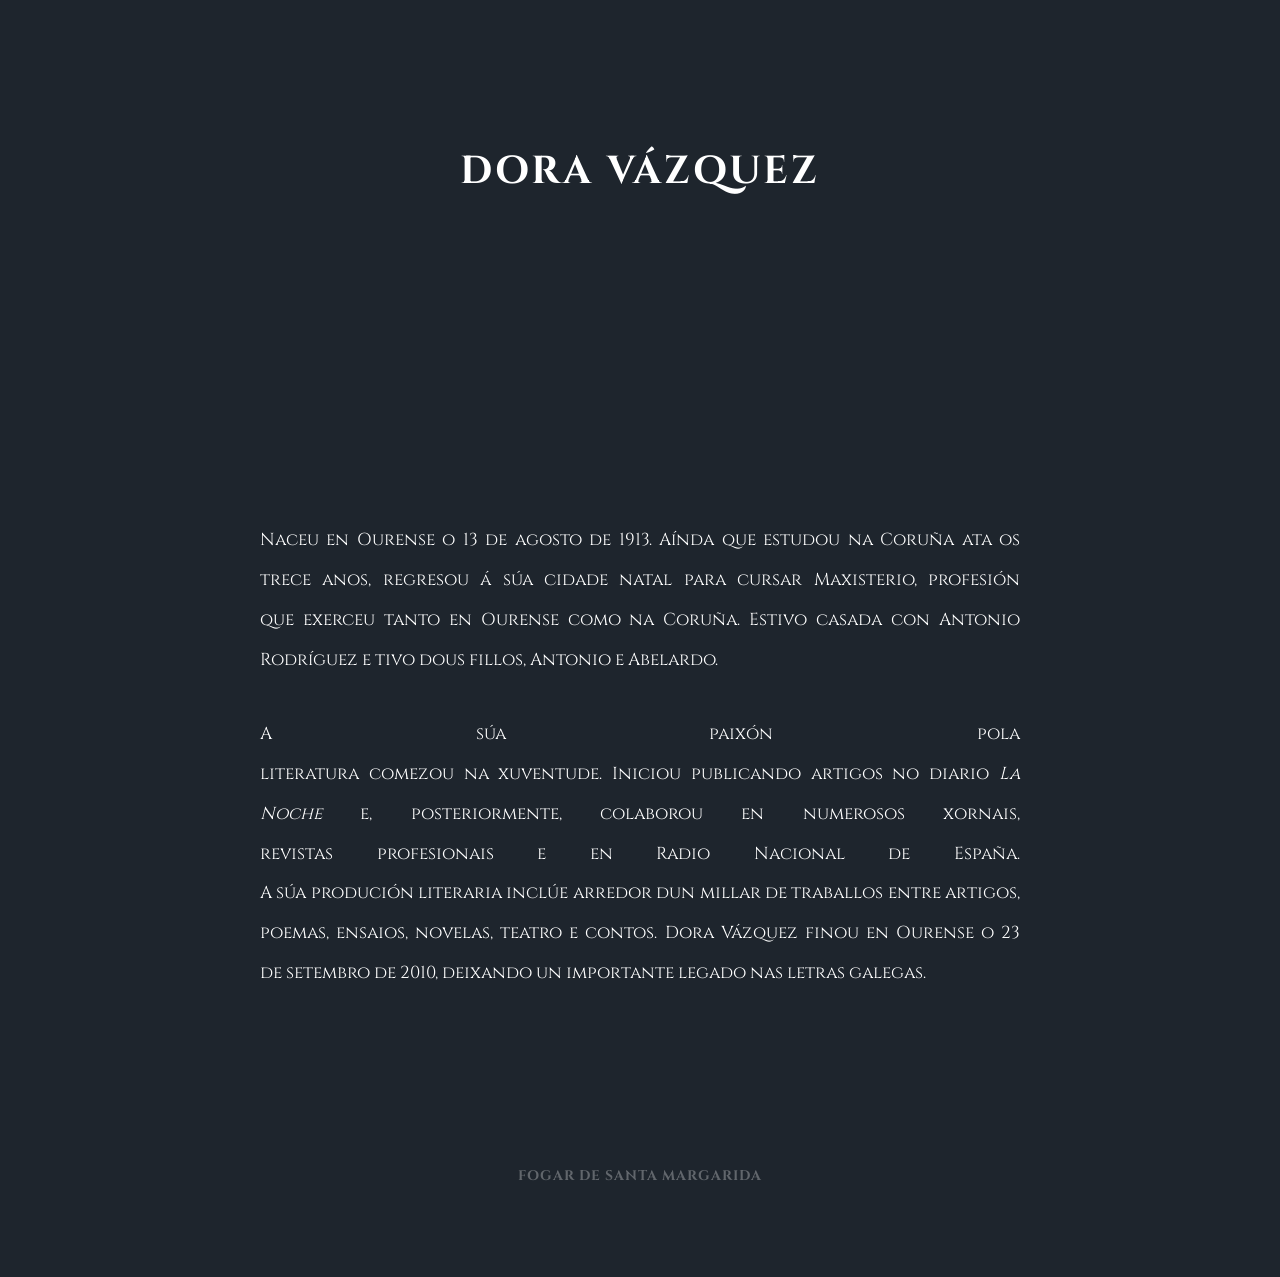
==== biografia/index.html @ db47d1ea "Updated from Publii" ====
<!DOCTYPE html><html lang="Galego"><head><meta charset="utf-8"><meta http-equiv="X-UA-Compatible" content="IE=edge"><meta name="viewport" content="width=device-width,initial-scale=1,user-scalable=no"><title>Biografía - Dora Vázquez</title><meta name="description" content="Naceu en Ourense o 13 de agosto de 1913. Aínda que estudou na Coruña ata os trece anos, regresou á súa cidade natal para cursar Maxisterio, profesión que exerceu tanto en Ourense como na Coruña. Estivo casada con Antonio Rodríguez e tivo dous fillos, Antonio&hellip;"><meta name="generator" content="Publii Open-Source CMS for Static Site"><link rel="canonical" href="https://doravazquez.github.io/gl/biografia/"><link rel="alternate" type="application/atom+xml" href="https://doravazquez.github.io/gl/feed.xml" title="Dora Vázquez - RSS"><link rel="alternate" type="application/json" href="https://doravazquez.github.io/gl/feed.json" title="Dora Vázquez - JSON"><meta property="og:title" content="Biografía"><meta property="og:site_name" content="Dora Vázquez"><meta property="og:description" content="Naceu en Ourense o 13 de agosto de 1913. Aínda que estudou na Coruña ata os trece anos, regresou á súa cidade natal para cursar Maxisterio, profesión que exerceu tanto en Ourense como na Coruña. Estivo casada con Antonio Rodríguez e tivo dous fillos, Antonio&hellip;"><meta property="og:url" content="https://doravazquez.github.io/gl/biografia/"><meta property="og:type" content="article"><link rel="preload" href="https://doravazquez.github.io/gl/assets/dynamic/fonts/cinzel/cinzel.woff2" as="font" type="font/woff2" crossorigin><link rel="stylesheet" href="https://doravazquez.github.io/gl/assets/css/fontawesome-all.min.css?v=85514f933f9e0b82460af63f1a403fa5"><link rel="stylesheet" href="https://doravazquez.github.io/gl/assets/css/style.css?v=99a1462e40bce28beabad465d5836a55"><noscript><link rel="stylesheet" href="https://doravazquez.github.io/gl/assets/css/noscript.css?v=efa867a99f5064d6729e4dc2008ad50b"></noscript><script type="application/ld+json">{"@context":"http://schema.org","@type":"Article","mainEntityOfPage":{"@type":"WebPage","@id":"https://doravazquez.github.io/gl/biografia/"},"headline":"Biografía","datePublished":"2026-04-13T20:11+02:00","dateModified":"2026-04-13T20:11+02:00","description":"Naceu en Ourense o 13 de agosto de 1913. Aínda que estudou na Coruña ata os trece anos, regresou á súa cidade natal para cursar Maxisterio, profesión que exerceu tanto en Ourense como na Coruña. Estivo casada con Antonio Rodríguez e tivo dous fillos, Antonio&hellip;","author":{"@type":"Person","name":"mespp","url":"https://doravazquez.github.io/gl/authors/mespp/"},"publisher":{"@type":"Organization","name":"mespp"}}</script><style>#wrapper > .bg {
               background-image: url(https://doravazquez.github.io/gl/assets/images/overlay.png), linear-gradient(0deg, rgba(0, 0, 0, 0.1), rgba(0, 0, 0, 0.1)), url();
           }</style><noscript><style>img[loading] {
                    opacity: 1;
                }</style></noscript></head><body class="is-preload page-template"><div id="wrapper"><header id="header"><a class="logo" href="https://doravazquez.github.io/gl/">Dora Vázquez</a></header><main id="main"><article class="post"><header class="major"><h1>Biografía</h1><p class="post__inner"></p></header><div class="post__inner post__entry"><p><span data-contrast="auto">Naceu en Ourense o 13 de agosto de 1913. Aínda que estudou na Coruña ata os trece anos, regresou á súa cidade natal para cursar Maxisterio, profesión que exerceu tanto en Ourense como na Coruña. Estivo casada con Antonio Rodríguez e tivo dous fillos, Antonio e Abelardo.</span><span data-ccp-props="{}"> </span></p><p><span data-contrast="auto">A súa paixón pola literatura comezou na xuventude. Iniciou publicando artigos no diario </span><i><span data-contrast="auto">La Noche</span></i><span data-contrast="auto"> e, posteriormente, colaborou en numerosos xornais, revistas profesionais e en Radio Nacional de España. A súa produción literaria inclúe arredor dun millar de traballos entre artigos, poemas, ensaios, novelas, teatro e contos. Dora Vázquez finou en Ourense o 23 de setembro de 2010, deixando un importante legado nas letras galegas.</span><span data-ccp-props="{&quot;335551550&quot;:6,&quot;335551620&quot;:6}"> </span></p></div></article></main><footer id="copyright"><ul><li>FOGAR DE SANTA MARGARIDA</li></ul><p> </p></footer></div><script src="https://doravazquez.github.io/gl/assets/js/jquery.min.js?v=c9771cc3e90e18f5336eedbd0fffb2cf"></script><script src="https://doravazquez.github.io/gl/assets/js/jquery.scrollex.min.js?v=f89065e3d988006af9791b44561d7c90"></script><script src="https://doravazquez.github.io/gl/assets/js/jquery.scrolly.min.js?v=1ed5a78bde1476875a40f6b9ff44fc14"></script><script src="https://doravazquez.github.io/gl/assets/js/browser.min.js?v=c07298dd19048a8a69ad97e754dfe8d0"></script><script src="https://doravazquez.github.io/gl/assets/js/breakpoints.min.js?v=81a479eb099e3b187613943b085923b8"></script><script src="https://doravazquez.github.io/gl/assets/js/util.min.js?v=4201a626f8c9b614a663b3a1d7d82615"></script><script src="https://doravazquez.github.io/gl/assets/js/main.min.js?v=56233c354bd814758be8bff42f7e13a5"></script><script>/*<![CDATA[*/var images=document.querySelectorAll("img[loading]");for(var i=0;i<images.length;i++){if(images[i].complete){images[i].classList.add("is-loaded")}else{images[i].addEventListener("load",function(){this.classList.add("is-loaded")},false)}};/*]]>*/</script></body></html>
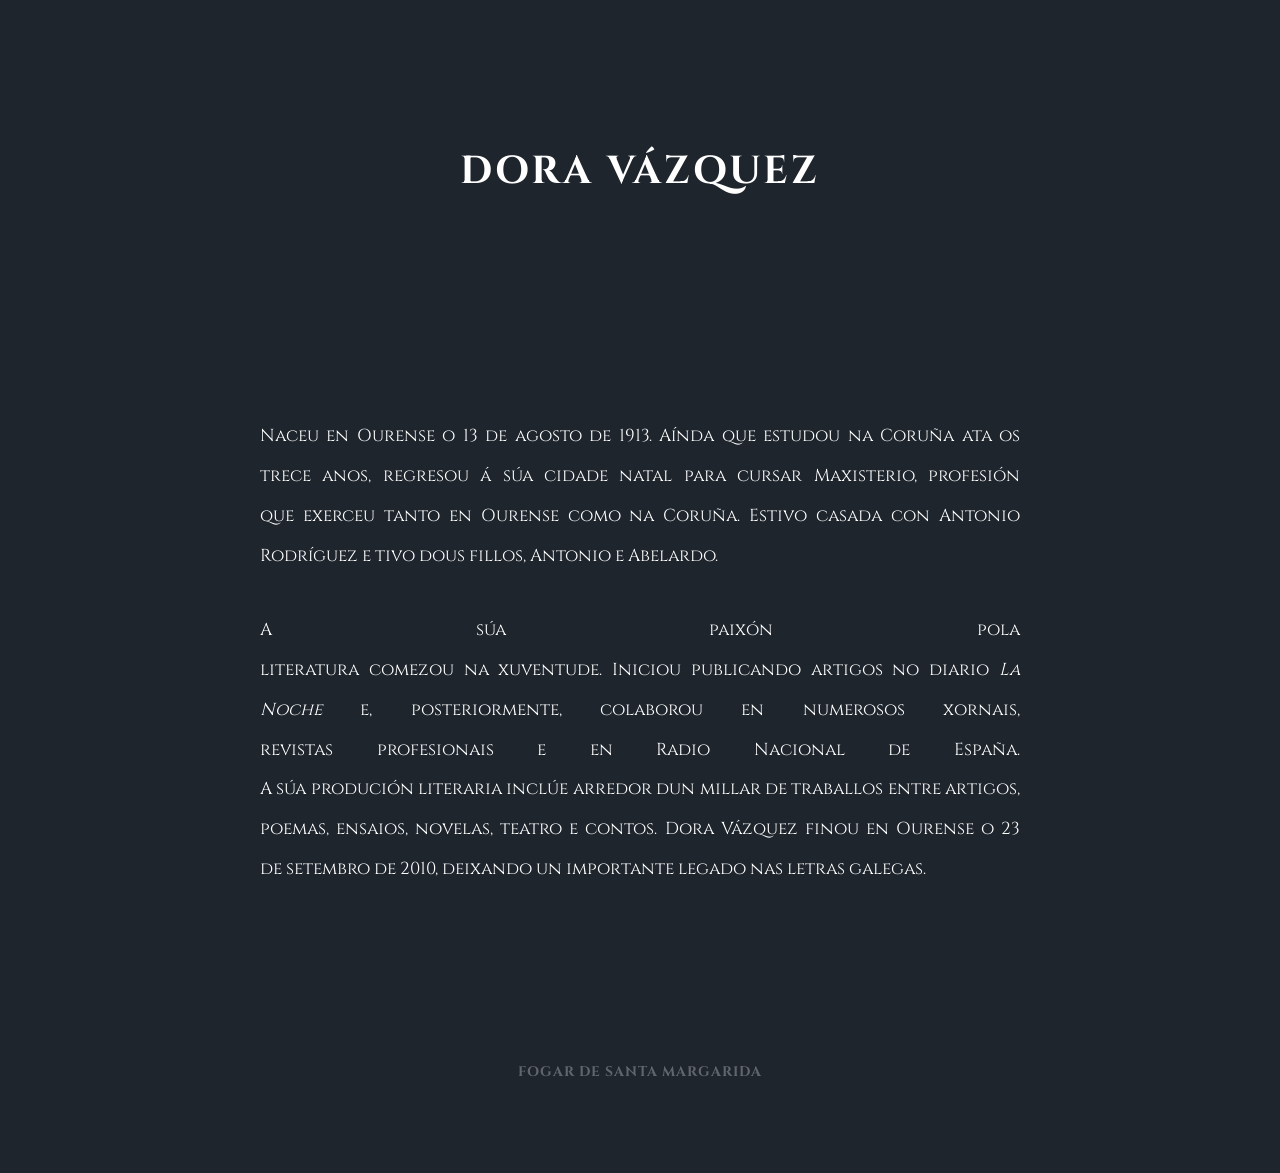
==== commit a9a2067a: "Updated from Publii" ====
--- a/biografia/index.html
+++ b/biografia/index.html
@@ -1,5 +1,5 @@
-<!DOCTYPE html><html lang="Galego"><head><meta charset="utf-8"><meta http-equiv="X-UA-Compatible" content="IE=edge"><meta name="viewport" content="width=device-width,initial-scale=1,user-scalable=no"><title>Biografía - Dora Vázquez</title><meta name="description" content="Naceu en Ourense o 13 de agosto de 1913. Aínda que estudou na Coruña ata os trece anos, regresou á súa cidade natal para cursar Maxisterio, profesión que exerceu tanto en Ourense como na Coruña. Estivo casada con Antonio Rodríguez e tivo dous fillos, Antonio&hellip;"><meta name="generator" content="Publii Open-Source CMS for Static Site"><link rel="canonical" href="https://doravazquez.github.io/gl/biografia/"><link rel="alternate" type="application/atom+xml" href="https://doravazquez.github.io/gl/feed.xml" title="Dora Vázquez - RSS"><link rel="alternate" type="application/json" href="https://doravazquez.github.io/gl/feed.json" title="Dora Vázquez - JSON"><meta property="og:title" content="Biografía"><meta property="og:site_name" content="Dora Vázquez"><meta property="og:description" content="Naceu en Ourense o 13 de agosto de 1913. Aínda que estudou na Coruña ata os trece anos, regresou á súa cidade natal para cursar Maxisterio, profesión que exerceu tanto en Ourense como na Coruña. Estivo casada con Antonio Rodríguez e tivo dous fillos, Antonio&hellip;"><meta property="og:url" content="https://doravazquez.github.io/gl/biografia/"><meta property="og:type" content="article"><link rel="preload" href="https://doravazquez.github.io/gl/assets/dynamic/fonts/cinzel/cinzel.woff2" as="font" type="font/woff2" crossorigin><link rel="stylesheet" href="https://doravazquez.github.io/gl/assets/css/fontawesome-all.min.css?v=85514f933f9e0b82460af63f1a403fa5"><link rel="stylesheet" href="https://doravazquez.github.io/gl/assets/css/style.css?v=99a1462e40bce28beabad465d5836a55"><noscript><link rel="stylesheet" href="https://doravazquez.github.io/gl/assets/css/noscript.css?v=efa867a99f5064d6729e4dc2008ad50b"></noscript><script type="application/ld+json">{"@context":"http://schema.org","@type":"Article","mainEntityOfPage":{"@type":"WebPage","@id":"https://doravazquez.github.io/gl/biografia/"},"headline":"Biografía","datePublished":"2026-04-13T20:11+02:00","dateModified":"2026-04-13T20:11+02:00","description":"Naceu en Ourense o 13 de agosto de 1913. Aínda que estudou na Coruña ata os trece anos, regresou á súa cidade natal para cursar Maxisterio, profesión que exerceu tanto en Ourense como na Coruña. Estivo casada con Antonio Rodríguez e tivo dous fillos, Antonio&hellip;","author":{"@type":"Person","name":"mespp","url":"https://doravazquez.github.io/gl/authors/mespp/"},"publisher":{"@type":"Organization","name":"mespp"}}</script><style>#wrapper > .bg {
-               background-image: url(https://doravazquez.github.io/gl/assets/images/overlay.png), linear-gradient(0deg, rgba(0, 0, 0, 0.1), rgba(0, 0, 0, 0.1)), url();
+<!DOCTYPE html><html lang="Galego"><head><meta charset="utf-8"><meta http-equiv="X-UA-Compatible" content="IE=edge"><meta name="viewport" content="width=device-width,initial-scale=1,user-scalable=no"><title>Biografía - Dora Vázquez</title><meta name="description" content="Naceu en Ourense o 13 de agosto de 1913. Aínda que estudou na Coruña ata os trece anos, regresou á súa cidade natal para cursar Maxisterio, profesión que exerceu tanto en Ourense como na Coruña. Estivo casada con Antonio Rodríguez e tivo dous fillos, Antonio&hellip;"><meta name="generator" content="Publii Open-Source CMS for Static Site"><link rel="canonical" href="https://doravazquez.github.io/gl/biografia/"><link rel="alternate" type="application/atom+xml" href="https://doravazquez.github.io/gl/feed.xml" title="Dora Vázquez - RSS"><link rel="alternate" type="application/json" href="https://doravazquez.github.io/gl/feed.json" title="Dora Vázquez - JSON"><meta property="og:title" content="Biografía"><meta property="og:site_name" content="Dora Vázquez"><meta property="og:description" content="Naceu en Ourense o 13 de agosto de 1913. Aínda que estudou na Coruña ata os trece anos, regresou á súa cidade natal para cursar Maxisterio, profesión que exerceu tanto en Ourense como na Coruña. Estivo casada con Antonio Rodríguez e tivo dous fillos, Antonio&hellip;"><meta property="og:url" content="https://doravazquez.github.io/gl/biografia/"><meta property="og:type" content="article"><link rel="preload" href="https://doravazquez.github.io/gl/assets/dynamic/fonts/cinzel/cinzel.woff2" as="font" type="font/woff2" crossorigin><link rel="stylesheet" href="https://doravazquez.github.io/gl/assets/css/fontawesome-all.min.css?v=85514f933f9e0b82460af63f1a403fa5"><link rel="stylesheet" href="https://doravazquez.github.io/gl/assets/css/style.css?v=04734297af23a97697d32b3fbf26cf2c"><noscript><link rel="stylesheet" href="https://doravazquez.github.io/gl/assets/css/noscript.css?v=efa867a99f5064d6729e4dc2008ad50b"></noscript><script type="application/ld+json">{"@context":"http://schema.org","@type":"Article","mainEntityOfPage":{"@type":"WebPage","@id":"https://doravazquez.github.io/gl/biografia/"},"headline":"Biografía","datePublished":"2026-04-13T20:11+02:00","dateModified":"2026-04-13T20:11+02:00","description":"Naceu en Ourense o 13 de agosto de 1913. Aínda que estudou na Coruña ata os trece anos, regresou á súa cidade natal para cursar Maxisterio, profesión que exerceu tanto en Ourense como na Coruña. Estivo casada con Antonio Rodríguez e tivo dous fillos, Antonio&hellip;","author":{"@type":"Person","name":"mespp","url":"https://doravazquez.github.io/gl/authors/mespp/"},"publisher":{"@type":"Organization","name":"mespp"}}</script><style>#wrapper > .bg {
+               background-image: url(https://doravazquez.github.io/gl/assets/images/overlay.png), linear-gradient(0deg, rgba(0, 0, 0, 0.1), rgba(0, 0, 0, 0.1)), url(https://doravazquez.github.io/gl/media/website/ezgif-5fd920982024c10a.gif);
            }</style><noscript><style>img[loading] {
                     opacity: 1;
                 }</style></noscript></head><body class="is-preload page-template"><div id="wrapper"><header id="header"><a class="logo" href="https://doravazquez.github.io/gl/">Dora Vázquez</a></header><main id="main"><article class="post"><header class="major"><h1>Biografía</h1><p class="post__inner"></p></header><div class="post__inner post__entry"><p><span data-contrast="auto">Naceu en Ourense o 13 de agosto de 1913. Aínda que estudou na Coruña ata os trece anos, regresou á súa cidade natal para cursar Maxisterio, profesión que exerceu tanto en Ourense como na Coruña. Estivo casada con Antonio Rodríguez e tivo dous fillos, Antonio e Abelardo.</span><span data-ccp-props="{}"> </span></p><p><span data-contrast="auto">A súa paixón pola literatura comezou na xuventude. Iniciou publicando artigos no diario </span><i><span data-contrast="auto">La Noche</span></i><span data-contrast="auto"> e, posteriormente, colaborou en numerosos xornais, revistas profesionais e en Radio Nacional de España. A súa produción literaria inclúe arredor dun millar de traballos entre artigos, poemas, ensaios, novelas, teatro e contos. Dora Vázquez finou en Ourense o 23 de setembro de 2010, deixando un importante legado nas letras galegas.</span><span data-ccp-props="{&quot;335551550&quot;:6,&quot;335551620&quot;:6}"> </span></p></div></article></main><footer id="copyright"><ul><li>FOGAR DE SANTA MARGARIDA</li></ul><p> </p></footer></div><script src="https://doravazquez.github.io/gl/assets/js/jquery.min.js?v=c9771cc3e90e18f5336eedbd0fffb2cf"></script><script src="https://doravazquez.github.io/gl/assets/js/jquery.scrollex.min.js?v=f89065e3d988006af9791b44561d7c90"></script><script src="https://doravazquez.github.io/gl/assets/js/jquery.scrolly.min.js?v=1ed5a78bde1476875a40f6b9ff44fc14"></script><script src="https://doravazquez.github.io/gl/assets/js/browser.min.js?v=c07298dd19048a8a69ad97e754dfe8d0"></script><script src="https://doravazquez.github.io/gl/assets/js/breakpoints.min.js?v=81a479eb099e3b187613943b085923b8"></script><script src="https://doravazquez.github.io/gl/assets/js/util.min.js?v=4201a626f8c9b614a663b3a1d7d82615"></script><script src="https://doravazquez.github.io/gl/assets/js/main.min.js?v=56233c354bd814758be8bff42f7e13a5"></script><script>/*<![CDATA[*/var images=document.querySelectorAll("img[loading]");for(var i=0;i<images.length;i++){if(images[i].complete){images[i].classList.add("is-loaded")}else{images[i].addEventListener("load",function(){this.classList.add("is-loaded")},false)}};/*]]>*/</script></body></html>
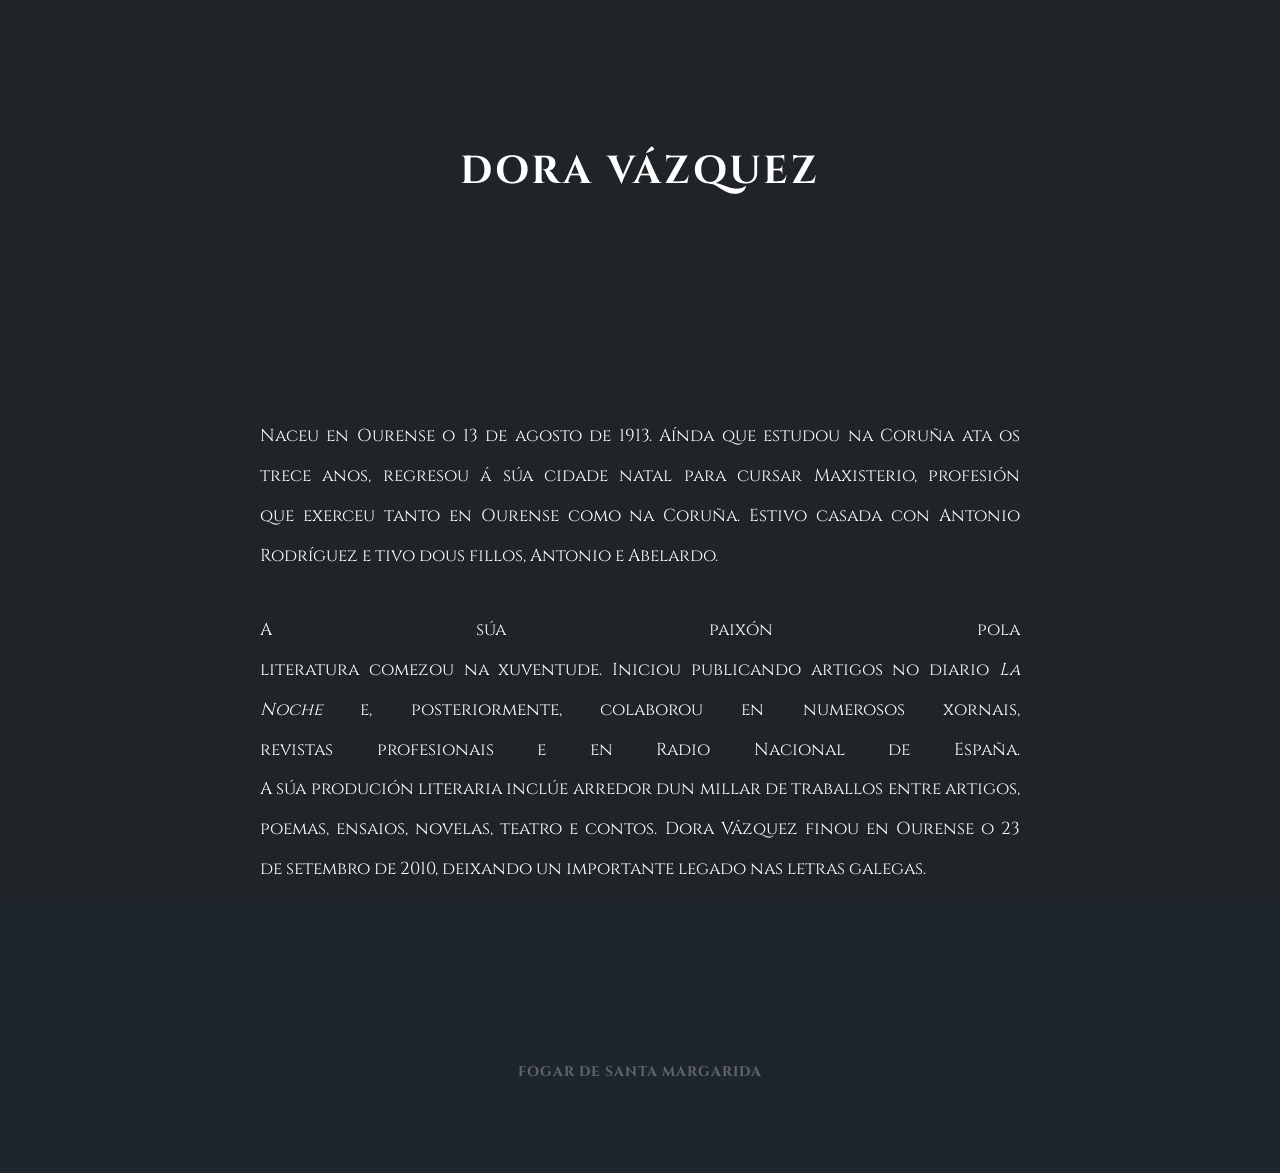
==== commit d12fe18d: "Updated from Publii" ====
--- a/biografia/index.html
+++ b/biografia/index.html
@@ -1,5 +1,5 @@
-<!DOCTYPE html><html lang="Galego"><head><meta charset="utf-8"><meta http-equiv="X-UA-Compatible" content="IE=edge"><meta name="viewport" content="width=device-width,initial-scale=1,user-scalable=no"><title>Biografía - Dora Vázquez</title><meta name="description" content="Naceu en Ourense o 13 de agosto de 1913. Aínda que estudou na Coruña ata os trece anos, regresou á súa cidade natal para cursar Maxisterio, profesión que exerceu tanto en Ourense como na Coruña. Estivo casada con Antonio Rodríguez e tivo dous fillos, Antonio&hellip;"><meta name="generator" content="Publii Open-Source CMS for Static Site"><link rel="canonical" href="https://doravazquez.github.io/gl/biografia/"><link rel="alternate" type="application/atom+xml" href="https://doravazquez.github.io/gl/feed.xml" title="Dora Vázquez - RSS"><link rel="alternate" type="application/json" href="https://doravazquez.github.io/gl/feed.json" title="Dora Vázquez - JSON"><meta property="og:title" content="Biografía"><meta property="og:site_name" content="Dora Vázquez"><meta property="og:description" content="Naceu en Ourense o 13 de agosto de 1913. Aínda que estudou na Coruña ata os trece anos, regresou á súa cidade natal para cursar Maxisterio, profesión que exerceu tanto en Ourense como na Coruña. Estivo casada con Antonio Rodríguez e tivo dous fillos, Antonio&hellip;"><meta property="og:url" content="https://doravazquez.github.io/gl/biografia/"><meta property="og:type" content="article"><link rel="preload" href="https://doravazquez.github.io/gl/assets/dynamic/fonts/cinzel/cinzel.woff2" as="font" type="font/woff2" crossorigin><link rel="stylesheet" href="https://doravazquez.github.io/gl/assets/css/fontawesome-all.min.css?v=85514f933f9e0b82460af63f1a403fa5"><link rel="stylesheet" href="https://doravazquez.github.io/gl/assets/css/style.css?v=04734297af23a97697d32b3fbf26cf2c"><noscript><link rel="stylesheet" href="https://doravazquez.github.io/gl/assets/css/noscript.css?v=efa867a99f5064d6729e4dc2008ad50b"></noscript><script type="application/ld+json">{"@context":"http://schema.org","@type":"Article","mainEntityOfPage":{"@type":"WebPage","@id":"https://doravazquez.github.io/gl/biografia/"},"headline":"Biografía","datePublished":"2026-04-13T20:11+02:00","dateModified":"2026-04-13T20:11+02:00","description":"Naceu en Ourense o 13 de agosto de 1913. Aínda que estudou na Coruña ata os trece anos, regresou á súa cidade natal para cursar Maxisterio, profesión que exerceu tanto en Ourense como na Coruña. Estivo casada con Antonio Rodríguez e tivo dous fillos, Antonio&hellip;","author":{"@type":"Person","name":"mespp","url":"https://doravazquez.github.io/gl/authors/mespp/"},"publisher":{"@type":"Organization","name":"mespp"}}</script><style>#wrapper > .bg {
-               background-image: url(https://doravazquez.github.io/gl/assets/images/overlay.png), linear-gradient(0deg, rgba(0, 0, 0, 0.1), rgba(0, 0, 0, 0.1)), url(https://doravazquez.github.io/gl/media/website/ezgif-5fd920982024c10a.gif);
-           }</style><noscript><style>img[loading] {
-                    opacity: 1;
-                }</style></noscript></head><body class="is-preload page-template"><div id="wrapper"><header id="header"><a class="logo" href="https://doravazquez.github.io/gl/">Dora Vázquez</a></header><main id="main"><article class="post"><header class="major"><h1>Biografía</h1><p class="post__inner"></p></header><div class="post__inner post__entry"><p><span data-contrast="auto">Naceu en Ourense o 13 de agosto de 1913. Aínda que estudou na Coruña ata os trece anos, regresou á súa cidade natal para cursar Maxisterio, profesión que exerceu tanto en Ourense como na Coruña. Estivo casada con Antonio Rodríguez e tivo dous fillos, Antonio e Abelardo.</span><span data-ccp-props="{}"> </span></p><p><span data-contrast="auto">A súa paixón pola literatura comezou na xuventude. Iniciou publicando artigos no diario </span><i><span data-contrast="auto">La Noche</span></i><span data-contrast="auto"> e, posteriormente, colaborou en numerosos xornais, revistas profesionais e en Radio Nacional de España. A súa produción literaria inclúe arredor dun millar de traballos entre artigos, poemas, ensaios, novelas, teatro e contos. Dora Vázquez finou en Ourense o 23 de setembro de 2010, deixando un importante legado nas letras galegas.</span><span data-ccp-props="{&quot;335551550&quot;:6,&quot;335551620&quot;:6}"> </span></p></div></article></main><footer id="copyright"><ul><li>FOGAR DE SANTA MARGARIDA</li></ul><p> </p></footer></div><script src="https://doravazquez.github.io/gl/assets/js/jquery.min.js?v=c9771cc3e90e18f5336eedbd0fffb2cf"></script><script src="https://doravazquez.github.io/gl/assets/js/jquery.scrollex.min.js?v=f89065e3d988006af9791b44561d7c90"></script><script src="https://doravazquez.github.io/gl/assets/js/jquery.scrolly.min.js?v=1ed5a78bde1476875a40f6b9ff44fc14"></script><script src="https://doravazquez.github.io/gl/assets/js/browser.min.js?v=c07298dd19048a8a69ad97e754dfe8d0"></script><script src="https://doravazquez.github.io/gl/assets/js/breakpoints.min.js?v=81a479eb099e3b187613943b085923b8"></script><script src="https://doravazquez.github.io/gl/assets/js/util.min.js?v=4201a626f8c9b614a663b3a1d7d82615"></script><script src="https://doravazquez.github.io/gl/assets/js/main.min.js?v=56233c354bd814758be8bff42f7e13a5"></script><script>/*<![CDATA[*/var images=document.querySelectorAll("img[loading]");for(var i=0;i<images.length;i++){if(images[i].complete){images[i].classList.add("is-loaded")}else{images[i].addEventListener("load",function(){this.classList.add("is-loaded")},false)}};/*]]>*/</script></body></html>+<!DOCTYPE html><html lang="Galego"><head><meta charset="utf-8"><meta http-equiv="X-UA-Compatible" content="IE=edge"><meta name="viewport" content="width=device-width,initial-scale=1,user-scalable=no"><title>Biografía - Dora Vázquez</title><meta name="description" content="Naceu en Ourense o 13 de agosto de 1913. Aínda que estudou na Coruña ata os trece anos, regresou á súa cidade natal para cursar Maxisterio, profesión que exerceu tanto en Ourense como na Coruña. Estivo casada con Antonio Rodríguez e tivo dous fillos, Antonio&hellip;"><meta name="generator" content="Publii Open-Source CMS for Static Site"><link rel="canonical" href="https://doravazquez.github.io/gl/biografia/"><link rel="alternate" type="application/atom+xml" href="https://doravazquez.github.io/gl/feed.xml" title="Dora Vázquez - RSS"><link rel="alternate" type="application/json" href="https://doravazquez.github.io/gl/feed.json" title="Dora Vázquez - JSON"><meta property="og:title" content="Biografía"><meta property="og:site_name" content="Dora Vázquez"><meta property="og:description" content="Naceu en Ourense o 13 de agosto de 1913. Aínda que estudou na Coruña ata os trece anos, regresou á súa cidade natal para cursar Maxisterio, profesión que exerceu tanto en Ourense como na Coruña. Estivo casada con Antonio Rodríguez e tivo dous fillos, Antonio&hellip;"><meta property="og:url" content="https://doravazquez.github.io/gl/biografia/"><meta property="og:type" content="article"><link rel="preload" href="https://doravazquez.github.io/gl/assets/dynamic/fonts/cinzel/cinzel.woff2" as="font" type="font/woff2" crossorigin><link rel="stylesheet" href="https://doravazquez.github.io/gl/assets/css/fontawesome-all.min.css?v=a00e1bec9bab5f665438ad469499ed81"><link rel="stylesheet" href="https://doravazquez.github.io/gl/assets/css/style.css?v=f42440f3403936e03a2132b63f8d1a12"><noscript><link rel="stylesheet" href="https://doravazquez.github.io/gl/assets/css/noscript.css?v=c3bc3bbb5aa1287f1f948dad5a327490"></noscript><script type="application/ld+json">{"@context":"http://schema.org","@type":"Article","mainEntityOfPage":{"@type":"WebPage","@id":"https://doravazquez.github.io/gl/biografia/"},"headline":"Biografía","datePublished":"2026-04-13T20:11+02:00","dateModified":"2026-04-13T20:11+02:00","description":"Naceu en Ourense o 13 de agosto de 1913. Aínda que estudou na Coruña ata os trece anos, regresou á súa cidade natal para cursar Maxisterio, profesión que exerceu tanto en Ourense como na Coruña. Estivo casada con Antonio Rodríguez e tivo dous fillos, Antonio&hellip;","author":{"@type":"Person","name":"mespp","url":"https://doravazquez.github.io/gl/authors/mespp/"},"publisher":{"@type":"Organization","name":"mespp"}}</script><style>#wrapper > .bg {
+               background-image: url(https://doravazquez.github.io/gl/assets/images/overlay.png), linear-gradient(0deg, rgba(0, 0, 0, 0.1), rgba(0, 0, 0, 0.1)), url(https://doravazquez.github.io/gl/media/website/Screenshot_20260518_221147.png);
+           }</style><noscript><style>img[loading] {
+                    opacity: 1;
+                }</style></noscript></head><body class="is-preload page-template"><div id="wrapper"><header id="header"><a class="logo" href="https://doravazquez.github.io/gl/">Dora Vázquez</a></header><main id="main"><article class="post"><header class="major"><h1>Biografía</h1><p class="post__inner"></p></header><div class="post__inner post__entry"><p><span data-contrast="auto">Naceu en Ourense o 13 de agosto de 1913. Aínda que estudou na Coruña ata os trece anos, regresou á súa cidade natal para cursar Maxisterio, profesión que exerceu tanto en Ourense como na Coruña. Estivo casada con Antonio Rodríguez e tivo dous fillos, Antonio e Abelardo.</span><span data-ccp-props="{}"> </span></p><p><span data-contrast="auto">A súa paixón pola literatura comezou na xuventude. Iniciou publicando artigos no diario </span><i><span data-contrast="auto">La Noche</span></i><span data-contrast="auto"> e, posteriormente, colaborou en numerosos xornais, revistas profesionais e en Radio Nacional de España. A súa produción literaria inclúe arredor dun millar de traballos entre artigos, poemas, ensaios, novelas, teatro e contos. Dora Vázquez finou en Ourense o 23 de setembro de 2010, deixando un importante legado nas letras galegas.</span><span data-ccp-props="{&quot;335551550&quot;:6,&quot;335551620&quot;:6}"> </span></p></div></article></main><footer id="copyright"><ul><li>FOGAR DE SANTA MARGARIDA</li></ul><p> </p></footer></div><script src="https://doravazquez.github.io/gl/assets/js/jquery.min.js?v=b83db83a1d89113ee03ab730efa48c7a"></script><script src="https://doravazquez.github.io/gl/assets/js/jquery.scrollex.min.js?v=f89065e3d988006af9791b44561d7c90"></script><script src="https://doravazquez.github.io/gl/assets/js/jquery.scrolly.min.js?v=1ed5a78bde1476875a40f6b9ff44fc14"></script><script src="https://doravazquez.github.io/gl/assets/js/browser.min.js?v=4ebb0929ae5211dcb31336073eba2432"></script><script src="https://doravazquez.github.io/gl/assets/js/breakpoints.min.js?v=d3022c8af7963ec46aa3692f5948a1ba"></script><script src="https://doravazquez.github.io/gl/assets/js/util.min.js?v=4201a626f8c9b614a663b3a1d7d82615"></script><script src="https://doravazquez.github.io/gl/assets/js/main.min.js?v=56233c354bd814758be8bff42f7e13a5"></script><script>/*<![CDATA[*/var images=document.querySelectorAll("img[loading]");for(var i=0;i<images.length;i++){if(images[i].complete){images[i].classList.add("is-loaded")}else{images[i].addEventListener("load",function(){this.classList.add("is-loaded")},false)}};/*]]>*/</script></body></html>
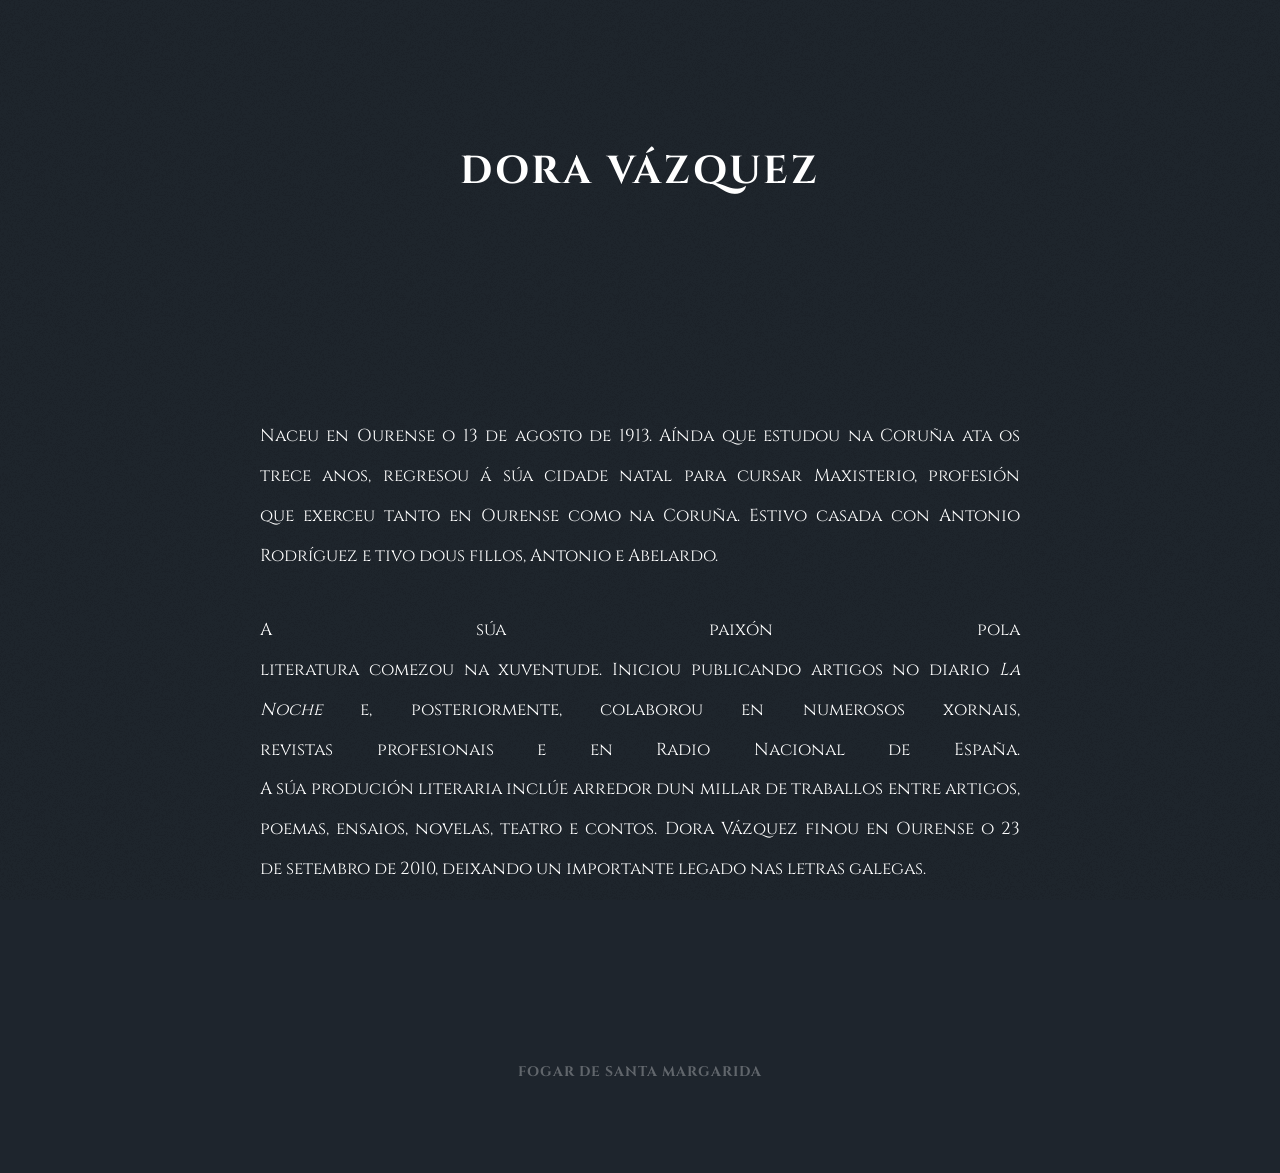
==== commit f50f3277: "Updated from Publii" ====
--- a/biografia/index.html
+++ b/biografia/index.html
@@ -1,5 +1,5 @@
 <!DOCTYPE html><html lang="Galego"><head><meta charset="utf-8"><meta http-equiv="X-UA-Compatible" content="IE=edge"><meta name="viewport" content="width=device-width,initial-scale=1,user-scalable=no"><title>Biografía - Dora Vázquez</title><meta name="description" content="Naceu en Ourense o 13 de agosto de 1913. Aínda que estudou na Coruña ata os trece anos, regresou á súa cidade natal para cursar Maxisterio, profesión que exerceu tanto en Ourense como na Coruña. Estivo casada con Antonio Rodríguez e tivo dous fillos, Antonio&hellip;"><meta name="generator" content="Publii Open-Source CMS for Static Site"><link rel="canonical" href="https://doravazquez.github.io/gl/biografia/"><link rel="alternate" type="application/atom+xml" href="https://doravazquez.github.io/gl/feed.xml" title="Dora Vázquez - RSS"><link rel="alternate" type="application/json" href="https://doravazquez.github.io/gl/feed.json" title="Dora Vázquez - JSON"><meta property="og:title" content="Biografía"><meta property="og:site_name" content="Dora Vázquez"><meta property="og:description" content="Naceu en Ourense o 13 de agosto de 1913. Aínda que estudou na Coruña ata os trece anos, regresou á súa cidade natal para cursar Maxisterio, profesión que exerceu tanto en Ourense como na Coruña. Estivo casada con Antonio Rodríguez e tivo dous fillos, Antonio&hellip;"><meta property="og:url" content="https://doravazquez.github.io/gl/biografia/"><meta property="og:type" content="article"><link rel="preload" href="https://doravazquez.github.io/gl/assets/dynamic/fonts/cinzel/cinzel.woff2" as="font" type="font/woff2" crossorigin><link rel="stylesheet" href="https://doravazquez.github.io/gl/assets/css/fontawesome-all.min.css?v=a00e1bec9bab5f665438ad469499ed81"><link rel="stylesheet" href="https://doravazquez.github.io/gl/assets/css/style.css?v=f42440f3403936e03a2132b63f8d1a12"><noscript><link rel="stylesheet" href="https://doravazquez.github.io/gl/assets/css/noscript.css?v=c3bc3bbb5aa1287f1f948dad5a327490"></noscript><script type="application/ld+json">{"@context":"http://schema.org","@type":"Article","mainEntityOfPage":{"@type":"WebPage","@id":"https://doravazquez.github.io/gl/biografia/"},"headline":"Biografía","datePublished":"2026-04-13T20:11+02:00","dateModified":"2026-04-13T20:11+02:00","description":"Naceu en Ourense o 13 de agosto de 1913. Aínda que estudou na Coruña ata os trece anos, regresou á súa cidade natal para cursar Maxisterio, profesión que exerceu tanto en Ourense como na Coruña. Estivo casada con Antonio Rodríguez e tivo dous fillos, Antonio&hellip;","author":{"@type":"Person","name":"mespp","url":"https://doravazquez.github.io/gl/authors/mespp/"},"publisher":{"@type":"Organization","name":"mespp"}}</script><style>#wrapper > .bg {
-               background-image: url(https://doravazquez.github.io/gl/assets/images/overlay.png), linear-gradient(0deg, rgba(0, 0, 0, 0.1), rgba(0, 0, 0, 0.1)), url(https://doravazquez.github.io/gl/media/website/Screenshot_20260518_221147.png);
+               background-image: url(https://doravazquez.github.io/gl/assets/images/overlay.png), linear-gradient(0deg, rgba(0, 0, 0, 0.1), rgba(0, 0, 0, 0.1)), url(https://doravazquez.github.io/gl/media/website/ezgif-142cd1c5d48f26bb.gif);
            }</style><noscript><style>img[loading] {
                     opacity: 1;
                 }</style></noscript></head><body class="is-preload page-template"><div id="wrapper"><header id="header"><a class="logo" href="https://doravazquez.github.io/gl/">Dora Vázquez</a></header><main id="main"><article class="post"><header class="major"><h1>Biografía</h1><p class="post__inner"></p></header><div class="post__inner post__entry"><p><span data-contrast="auto">Naceu en Ourense o 13 de agosto de 1913. Aínda que estudou na Coruña ata os trece anos, regresou á súa cidade natal para cursar Maxisterio, profesión que exerceu tanto en Ourense como na Coruña. Estivo casada con Antonio Rodríguez e tivo dous fillos, Antonio e Abelardo.</span><span data-ccp-props="{}"> </span></p><p><span data-contrast="auto">A súa paixón pola literatura comezou na xuventude. Iniciou publicando artigos no diario </span><i><span data-contrast="auto">La Noche</span></i><span data-contrast="auto"> e, posteriormente, colaborou en numerosos xornais, revistas profesionais e en Radio Nacional de España. A súa produción literaria inclúe arredor dun millar de traballos entre artigos, poemas, ensaios, novelas, teatro e contos. Dora Vázquez finou en Ourense o 23 de setembro de 2010, deixando un importante legado nas letras galegas.</span><span data-ccp-props="{&quot;335551550&quot;:6,&quot;335551620&quot;:6}"> </span></p></div></article></main><footer id="copyright"><ul><li>FOGAR DE SANTA MARGARIDA</li></ul><p> </p></footer></div><script src="https://doravazquez.github.io/gl/assets/js/jquery.min.js?v=b83db83a1d89113ee03ab730efa48c7a"></script><script src="https://doravazquez.github.io/gl/assets/js/jquery.scrollex.min.js?v=f89065e3d988006af9791b44561d7c90"></script><script src="https://doravazquez.github.io/gl/assets/js/jquery.scrolly.min.js?v=1ed5a78bde1476875a40f6b9ff44fc14"></script><script src="https://doravazquez.github.io/gl/assets/js/browser.min.js?v=4ebb0929ae5211dcb31336073eba2432"></script><script src="https://doravazquez.github.io/gl/assets/js/breakpoints.min.js?v=d3022c8af7963ec46aa3692f5948a1ba"></script><script src="https://doravazquez.github.io/gl/assets/js/util.min.js?v=4201a626f8c9b614a663b3a1d7d82615"></script><script src="https://doravazquez.github.io/gl/assets/js/main.min.js?v=56233c354bd814758be8bff42f7e13a5"></script><script>/*<![CDATA[*/var images=document.querySelectorAll("img[loading]");for(var i=0;i<images.length;i++){if(images[i].complete){images[i].classList.add("is-loaded")}else{images[i].addEventListener("load",function(){this.classList.add("is-loaded")},false)}};/*]]>*/</script></body></html>
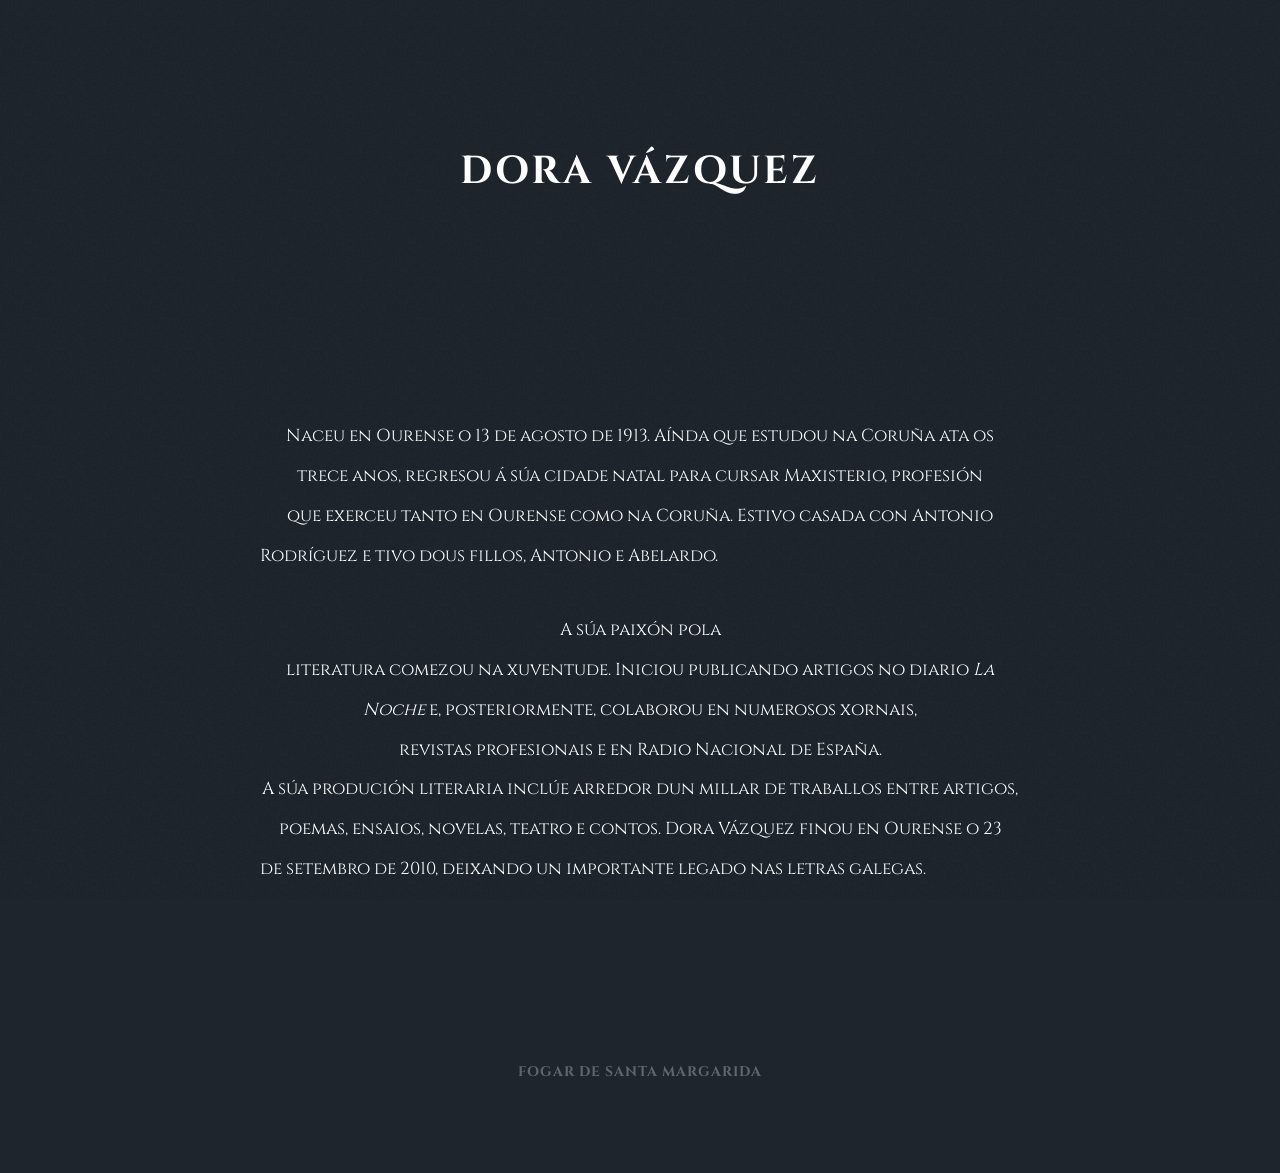
==== commit c6bb7c57: "Updated from Publii" ====
--- a/biografia/index.html
+++ b/biografia/index.html
@@ -1,5 +1,5 @@
-<!DOCTYPE html><html lang="Galego"><head><meta charset="utf-8"><meta http-equiv="X-UA-Compatible" content="IE=edge"><meta name="viewport" content="width=device-width,initial-scale=1,user-scalable=no"><title>Biografía - Dora Vázquez</title><meta name="description" content="Naceu en Ourense o 13 de agosto de 1913. Aínda que estudou na Coruña ata os trece anos, regresou á súa cidade natal para cursar Maxisterio, profesión que exerceu tanto en Ourense como na Coruña. Estivo casada con Antonio Rodríguez e tivo dous fillos, Antonio&hellip;"><meta name="generator" content="Publii Open-Source CMS for Static Site"><link rel="canonical" href="https://doravazquez.github.io/gl/biografia/"><link rel="alternate" type="application/atom+xml" href="https://doravazquez.github.io/gl/feed.xml" title="Dora Vázquez - RSS"><link rel="alternate" type="application/json" href="https://doravazquez.github.io/gl/feed.json" title="Dora Vázquez - JSON"><meta property="og:title" content="Biografía"><meta property="og:site_name" content="Dora Vázquez"><meta property="og:description" content="Naceu en Ourense o 13 de agosto de 1913. Aínda que estudou na Coruña ata os trece anos, regresou á súa cidade natal para cursar Maxisterio, profesión que exerceu tanto en Ourense como na Coruña. Estivo casada con Antonio Rodríguez e tivo dous fillos, Antonio&hellip;"><meta property="og:url" content="https://doravazquez.github.io/gl/biografia/"><meta property="og:type" content="article"><link rel="preload" href="https://doravazquez.github.io/gl/assets/dynamic/fonts/cinzel/cinzel.woff2" as="font" type="font/woff2" crossorigin><link rel="stylesheet" href="https://doravazquez.github.io/gl/assets/css/fontawesome-all.min.css?v=a00e1bec9bab5f665438ad469499ed81"><link rel="stylesheet" href="https://doravazquez.github.io/gl/assets/css/style.css?v=f42440f3403936e03a2132b63f8d1a12"><noscript><link rel="stylesheet" href="https://doravazquez.github.io/gl/assets/css/noscript.css?v=c3bc3bbb5aa1287f1f948dad5a327490"></noscript><script type="application/ld+json">{"@context":"http://schema.org","@type":"Article","mainEntityOfPage":{"@type":"WebPage","@id":"https://doravazquez.github.io/gl/biografia/"},"headline":"Biografía","datePublished":"2026-04-13T20:11+02:00","dateModified":"2026-04-13T20:11+02:00","description":"Naceu en Ourense o 13 de agosto de 1913. Aínda que estudou na Coruña ata os trece anos, regresou á súa cidade natal para cursar Maxisterio, profesión que exerceu tanto en Ourense como na Coruña. Estivo casada con Antonio Rodríguez e tivo dous fillos, Antonio&hellip;","author":{"@type":"Person","name":"mespp","url":"https://doravazquez.github.io/gl/authors/mespp/"},"publisher":{"@type":"Organization","name":"mespp"}}</script><style>#wrapper > .bg {
+<!DOCTYPE html><html lang="Galego"><head><meta charset="utf-8"><meta http-equiv="X-UA-Compatible" content="IE=edge"><meta name="viewport" content="width=device-width,initial-scale=1,user-scalable=no"><title>Biografía - Dora Vázquez</title><meta name="description" content="Naceu en Ourense o 13 de agosto de 1913. Aínda que estudou na Coruña ata os trece anos, regresou á súa cidade natal para cursar Maxisterio, profesión que exerceu tanto en Ourense como na Coruña. Estivo casada con Antonio Rodríguez e tivo dous fillos, Antonio&hellip;"><meta name="generator" content="Publii Open-Source CMS for Static Site"><link rel="canonical" href="https://doravazquez.github.io/gl/biografia/"><link rel="alternate" type="application/atom+xml" href="https://doravazquez.github.io/gl/feed.xml" title="Dora Vázquez - RSS"><link rel="alternate" type="application/json" href="https://doravazquez.github.io/gl/feed.json" title="Dora Vázquez - JSON"><meta property="og:title" content="Biografía"><meta property="og:site_name" content="Dora Vázquez"><meta property="og:description" content="Naceu en Ourense o 13 de agosto de 1913. Aínda que estudou na Coruña ata os trece anos, regresou á súa cidade natal para cursar Maxisterio, profesión que exerceu tanto en Ourense como na Coruña. Estivo casada con Antonio Rodríguez e tivo dous fillos, Antonio&hellip;"><meta property="og:url" content="https://doravazquez.github.io/gl/biografia/"><meta property="og:type" content="article"><link rel="preload" href="https://doravazquez.github.io/gl/assets/dynamic/fonts/cinzel/cinzel.woff2" as="font" type="font/woff2" crossorigin><link rel="stylesheet" href="https://doravazquez.github.io/gl/assets/css/fontawesome-all.min.css?v=a00e1bec9bab5f665438ad469499ed81"><link rel="stylesheet" href="https://doravazquez.github.io/gl/assets/css/style.css?v=3e14c8dcc9610cd68be6f2c931973f89"><noscript><link rel="stylesheet" href="https://doravazquez.github.io/gl/assets/css/noscript.css?v=c3bc3bbb5aa1287f1f948dad5a327490"></noscript><script type="application/ld+json">{"@context":"http://schema.org","@type":"Article","mainEntityOfPage":{"@type":"WebPage","@id":"https://doravazquez.github.io/gl/biografia/"},"headline":"Biografía","datePublished":"2026-04-13T20:11+02:00","dateModified":"2026-05-19T20:35+02:00","description":"Naceu en Ourense o 13 de agosto de 1913. Aínda que estudou na Coruña ata os trece anos, regresou á súa cidade natal para cursar Maxisterio, profesión que exerceu tanto en Ourense como na Coruña. Estivo casada con Antonio Rodríguez e tivo dous fillos, Antonio&hellip;","author":{"@type":"Person","name":"mespp","url":"https://doravazquez.github.io/gl/authors/mespp/"},"publisher":{"@type":"Organization","name":"mespp"}}</script><style>#wrapper > .bg {
                background-image: url(https://doravazquez.github.io/gl/assets/images/overlay.png), linear-gradient(0deg, rgba(0, 0, 0, 0.1), rgba(0, 0, 0, 0.1)), url(https://doravazquez.github.io/gl/media/website/ezgif-142cd1c5d48f26bb.gif);
            }</style><noscript><style>img[loading] {
                     opacity: 1;
-                }</style></noscript></head><body class="is-preload page-template"><div id="wrapper"><header id="header"><a class="logo" href="https://doravazquez.github.io/gl/">Dora Vázquez</a></header><main id="main"><article class="post"><header class="major"><h1>Biografía</h1><p class="post__inner"></p></header><div class="post__inner post__entry"><p><span data-contrast="auto">Naceu en Ourense o 13 de agosto de 1913. Aínda que estudou na Coruña ata os trece anos, regresou á súa cidade natal para cursar Maxisterio, profesión que exerceu tanto en Ourense como na Coruña. Estivo casada con Antonio Rodríguez e tivo dous fillos, Antonio e Abelardo.</span><span data-ccp-props="{}"> </span></p><p><span data-contrast="auto">A súa paixón pola literatura comezou na xuventude. Iniciou publicando artigos no diario </span><i><span data-contrast="auto">La Noche</span></i><span data-contrast="auto"> e, posteriormente, colaborou en numerosos xornais, revistas profesionais e en Radio Nacional de España. A súa produción literaria inclúe arredor dun millar de traballos entre artigos, poemas, ensaios, novelas, teatro e contos. Dora Vázquez finou en Ourense o 23 de setembro de 2010, deixando un importante legado nas letras galegas.</span><span data-ccp-props="{&quot;335551550&quot;:6,&quot;335551620&quot;:6}"> </span></p></div></article></main><footer id="copyright"><ul><li>FOGAR DE SANTA MARGARIDA</li></ul><p> </p></footer></div><script src="https://doravazquez.github.io/gl/assets/js/jquery.min.js?v=b83db83a1d89113ee03ab730efa48c7a"></script><script src="https://doravazquez.github.io/gl/assets/js/jquery.scrollex.min.js?v=f89065e3d988006af9791b44561d7c90"></script><script src="https://doravazquez.github.io/gl/assets/js/jquery.scrolly.min.js?v=1ed5a78bde1476875a40f6b9ff44fc14"></script><script src="https://doravazquez.github.io/gl/assets/js/browser.min.js?v=4ebb0929ae5211dcb31336073eba2432"></script><script src="https://doravazquez.github.io/gl/assets/js/breakpoints.min.js?v=d3022c8af7963ec46aa3692f5948a1ba"></script><script src="https://doravazquez.github.io/gl/assets/js/util.min.js?v=4201a626f8c9b614a663b3a1d7d82615"></script><script src="https://doravazquez.github.io/gl/assets/js/main.min.js?v=56233c354bd814758be8bff42f7e13a5"></script><script>/*<![CDATA[*/var images=document.querySelectorAll("img[loading]");for(var i=0;i<images.length;i++){if(images[i].complete){images[i].classList.add("is-loaded")}else{images[i].addEventListener("load",function(){this.classList.add("is-loaded")},false)}};/*]]>*/</script></body></html>+                }</style></noscript></head><body class="is-preload page-template"><div id="wrapper"><header id="header"><a class="logo" href="https://doravazquez.github.io/gl/">Dora Vázquez</a></header><main id="main"><article class="post"><header class="major"><h1>Biografía</h1><p class="post__inner"></p></header><div class="post__inner post__entry"><p class="align-center"><span data-contrast="auto">Naceu en Ourense o 13 de agosto de 1913. Aínda que estudou na Coruña ata os trece anos, regresou á súa cidade natal para cursar Maxisterio, profesión que exerceu tanto en Ourense como na Coruña. Estivo casada con Antonio Rodríguez e tivo dous fillos, Antonio e Abelardo.</span><span data-ccp-props="{}"> </span></p><p class="align-center"><span data-contrast="auto">A súa paixón pola literatura comezou na xuventude. Iniciou publicando artigos no diario </span><i><span data-contrast="auto">La Noche</span></i><span data-contrast="auto"> e, posteriormente, colaborou en numerosos xornais, revistas profesionais e en Radio Nacional de España. A súa produción literaria inclúe arredor dun millar de traballos entre artigos, poemas, ensaios, novelas, teatro e contos. Dora Vázquez finou en Ourense o 23 de setembro de 2010, deixando un importante legado nas letras galegas.</span><span data-ccp-props="{&quot;335551550&quot;:6,&quot;335551620&quot;:6}"> </span></p></div></article></main><footer id="copyright"><ul><li>FOGAR DE SANTA MARGARIDA</li></ul><p> </p></footer></div><script src="https://doravazquez.github.io/gl/assets/js/jquery.min.js?v=b83db83a1d89113ee03ab730efa48c7a"></script><script src="https://doravazquez.github.io/gl/assets/js/jquery.scrollex.min.js?v=f89065e3d988006af9791b44561d7c90"></script><script src="https://doravazquez.github.io/gl/assets/js/jquery.scrolly.min.js?v=1ed5a78bde1476875a40f6b9ff44fc14"></script><script src="https://doravazquez.github.io/gl/assets/js/browser.min.js?v=4ebb0929ae5211dcb31336073eba2432"></script><script src="https://doravazquez.github.io/gl/assets/js/breakpoints.min.js?v=d3022c8af7963ec46aa3692f5948a1ba"></script><script src="https://doravazquez.github.io/gl/assets/js/util.min.js?v=4201a626f8c9b614a663b3a1d7d82615"></script><script src="https://doravazquez.github.io/gl/assets/js/main.min.js?v=56233c354bd814758be8bff42f7e13a5"></script><script>/*<![CDATA[*/var images=document.querySelectorAll("img[loading]");for(var i=0;i<images.length;i++){if(images[i].complete){images[i].classList.add("is-loaded")}else{images[i].addEventListener("load",function(){this.classList.add("is-loaded")},false)}};/*]]>*/</script></body></html>
